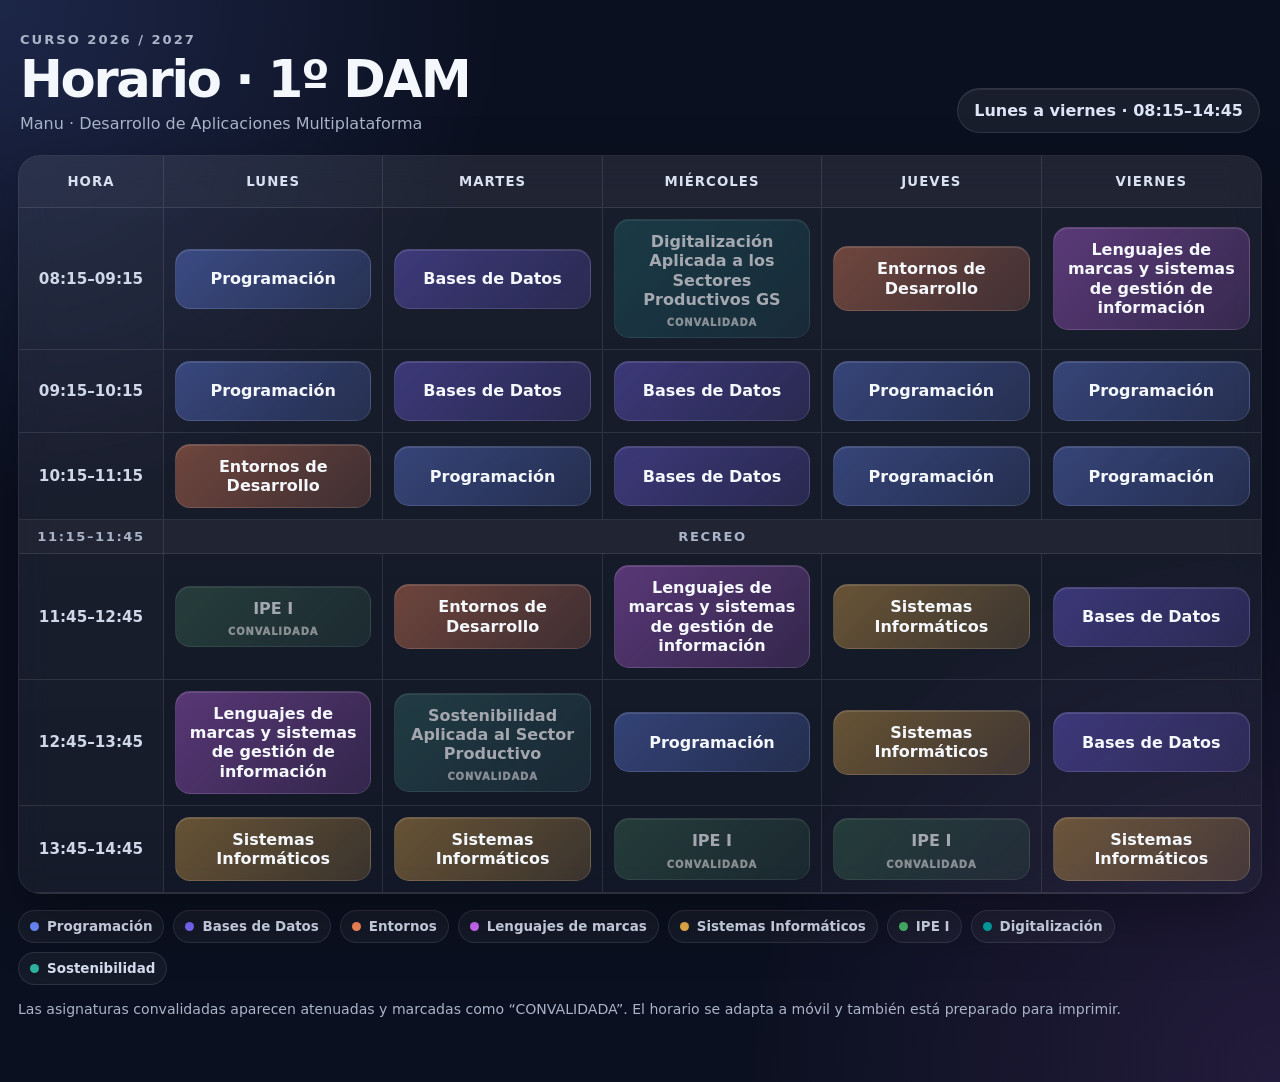
==== horario.html @ 78bf5b45 "tufct" ====
<!DOCTYPE html>
<html lang="es">
<head>
  <meta charset="UTF-8" />
  <meta name="viewport" content="width=device-width, initial-scale=1.0" />
  <meta name="description" content="Horario de 1º DAM de Manu - Curso 2026/2027" />
  <title>Horario DAM 2026/2027 - Manu</title>
  <style>
    :root {
      --bg: #0b1020;
      --panel: #11182b;
      --panel-2: #172036;
      --text: #f4f7fb;
      --muted: #aab4c8;
      --border: rgba(255,255,255,.10);
      --shadow: 0 24px 60px rgba(0,0,0,.28);
      --radius: 22px;
      --prog: #6c8cff;
      --bbdd: #7d6bff;
      --digital: #00a8a8;
      --ed: #ff8b5c;
      --lm: #d16cff;
      --ipe: #48b96d;
      --si: #f0b44d;
      --sost: #2fb39f;
    }

    * { box-sizing: border-box; }

    html { scroll-behavior: smooth; }

    body {
      margin: 0;
      min-height: 100vh;
      font-family: Inter, ui-sans-serif, system-ui, -apple-system, BlinkMacSystemFont, "Segoe UI", sans-serif;
      background:
        radial-gradient(circle at top left, rgba(108,140,255,.18), transparent 30%),
        radial-gradient(circle at bottom right, rgba(209,108,255,.12), transparent 32%),
        var(--bg);
      color: var(--text);
      padding: 32px 18px 48px;
    }

    .wrap {
      width: min(1500px, 100%);
      margin: 0 auto;
    }

    .hero {
      display: flex;
      align-items: flex-end;
      justify-content: space-between;
      gap: 24px;
      margin-bottom: 22px;
      padding: 0 2px;
    }

    .eyebrow {
      margin: 0 0 7px;
      color: var(--muted);
      font-size: .82rem;
      letter-spacing: .15em;
      text-transform: uppercase;
      font-weight: 800;
    }

    h1 {
      margin: 0;
      font-size: clamp(2rem, 4vw, 4.1rem);
      line-height: .98;
      letter-spacing: -.045em;
    }

    .sub {
      margin: 10px 0 0;
      color: var(--muted);
      font-size: 1rem;
    }

    .badge {
      border: 1px solid var(--border);
      background: rgba(255,255,255,.06);
      box-shadow: inset 0 1px 0 rgba(255,255,255,.08);
      padding: 12px 16px;
      border-radius: 999px;
      color: #dce4f5;
      font-weight: 800;
      white-space: nowrap;
    }

    .card {
      background: linear-gradient(180deg, rgba(255,255,255,.045), rgba(255,255,255,.02));
      border: 1px solid var(--border);
      border-radius: var(--radius);
      box-shadow: var(--shadow);
      overflow: hidden;
      backdrop-filter: blur(16px);
    }

    .table-scroll { overflow-x: auto; }

    table {
      width: 100%;
      min-width: 1050px;
      border-collapse: separate;
      border-spacing: 0;
      table-layout: fixed;
    }

    thead th {
      background: rgba(255,255,255,.045);
      color: #d9e1f0;
      font-size: .83rem;
      letter-spacing: .08em;
      text-transform: uppercase;
      padding: 18px 14px;
      border-bottom: 1px solid var(--border);
      position: sticky;
      top: 0;
      z-index: 2;
    }

    th:first-child { width: 145px; }

    td, th { border-right: 1px solid var(--border); }
    tr > *:last-child { border-right: 0; }

    tbody tr:not(.break) td,
    tbody tr:not(.break) th {
      border-bottom: 1px solid var(--border);
    }

    .time {
      background: rgba(255,255,255,.028);
      color: #cfd8e8;
      font-weight: 900;
      text-align: center;
      font-size: .95rem;
      padding: 18px 10px;
      vertical-align: middle;
    }

    .subject {
      min-height: 82px;
      padding: 11px;
      vertical-align: middle;
      background: rgba(255,255,255,.015);
    }

    .pill {
      min-height: 60px;
      height: 100%;
      display: flex;
      align-items: center;
      justify-content: center;
      text-align: center;
      border-radius: 15px;
      padding: 12px 10px;
      font-weight: 850;
      line-height: 1.2;
      box-shadow: inset 0 1px 0 rgba(255,255,255,.12);
      border: 1px solid rgba(255,255,255,.11);
    }

    .prog .pill { background: linear-gradient(135deg, rgba(108,140,255,.37), rgba(108,140,255,.18)); }
    .bbdd .pill { background: linear-gradient(135deg, rgba(125,107,255,.37), rgba(125,107,255,.18)); }
    .digital .pill { background: linear-gradient(135deg, rgba(0,168,168,.36), rgba(0,168,168,.17)); }
    .ed .pill { background: linear-gradient(135deg, rgba(255,139,92,.38), rgba(255,139,92,.18)); }
    .lm .pill { background: linear-gradient(135deg, rgba(209,108,255,.36), rgba(209,108,255,.17)); }
    .ipe .pill { background: linear-gradient(135deg, rgba(72,185,109,.37), rgba(72,185,109,.17)); }
    .si .pill { background: linear-gradient(135deg, rgba(240,180,77,.38), rgba(240,180,77,.18)); }
    .sost .pill { background: linear-gradient(135deg, rgba(47,179,159,.37), rgba(47,179,159,.17)); }

    .convalidada .pill {
      position: relative;
      opacity: .64;
      filter: saturate(.75);
      padding-bottom: 28px;
    }

    .convalidada .pill::after {
      content: "CONVALIDADA";
      position: absolute;
      bottom: 8px;
      left: 50%;
      transform: translateX(-50%);
      font-size: .62rem;
      letter-spacing: .09em;
      font-weight: 950;
      color: rgba(255,255,255,.76);
    }

    .break th,
    .break td {
      background: rgba(255,255,255,.055);
      padding: 9px 14px;
      border-bottom: 1px solid var(--border);
      color: var(--muted);
      font-weight: 900;
      text-align: center;
      font-size: .82rem;
      letter-spacing: .12em;
      text-transform: uppercase;
    }

    .legend {
      display: flex;
      flex-wrap: wrap;
      gap: 9px;
      margin-top: 16px;
    }

    .legend span {
      display: inline-flex;
      align-items: center;
      gap: 8px;
      padding: 8px 11px;
      background: rgba(255,255,255,.045);
      border: 1px solid var(--border);
      border-radius: 999px;
      color: #d5ddef;
      font-size: .84rem;
      font-weight: 700;
    }

    .dot {
      width: 9px;
      height: 9px;
      border-radius: 999px;
      display: inline-block;
    }

    .note {
      margin-top: 14px;
      color: var(--muted);
      font-size: .88rem;
      line-height: 1.5;
    }

    @media (max-width: 700px) {
      body { padding: 20px 10px 32px; }
      .hero { align-items: flex-start; flex-direction: column; }
      .badge { font-size: .86rem; }
      .card { border-radius: 18px; }
    }

    @media print {
      body { background: #fff; color: #111; padding: 0; }
      .hero, .legend, .note { color: #111; }
      .card { box-shadow: none; border-color: #ccc; }
      table { min-width: 0; }
      thead th, .time, .break th, .break td { color: #111; background: #f2f2f2; }
      .pill { color: #111; box-shadow: none; border-color: #bbb; }
      .sub, .eyebrow, .note { color: #444; }
      .badge { color: #111; border-color: #ccc; background: #f5f5f5; }
    }
  </style>
</head>
<body>
  <main class="wrap">
    <header class="hero">
      <div>
        <p class="eyebrow">Curso 2026 / 2027</p>
        <h1>Horario · 1º DAM</h1>
        <p class="sub">Manu · Desarrollo de Aplicaciones Multiplataforma</p>
      </div>
      <div class="badge">Lunes a viernes · 08:15–14:45</div>
    </header>

    <section class="card" aria-label="Horario semanal">
      <div class="table-scroll">
        <table>
          <thead>
            <tr>
              <th>Hora</th>
              <th>Lunes</th>
              <th>Martes</th>
              <th>Miércoles</th>
              <th>Jueves</th>
              <th>Viernes</th>
            </tr>
          </thead>
          <tbody>
            <tr>
              <th class="time">08:15–09:15</th>
              <td class="subject prog"><div class="pill">Programación</div></td>
              <td class="subject bbdd"><div class="pill">Bases de Datos</div></td>
              <td class="subject digital convalidada"><div class="pill">Digitalización Aplicada a los Sectores Productivos GS</div></td>
              <td class="subject ed"><div class="pill">Entornos de Desarrollo</div></td>
              <td class="subject lm"><div class="pill">Lenguajes de marcas y sistemas de gestión de información</div></td>
            </tr>
            <tr>
              <th class="time">09:15–10:15</th>
              <td class="subject prog"><div class="pill">Programación</div></td>
              <td class="subject bbdd"><div class="pill">Bases de Datos</div></td>
              <td class="subject bbdd"><div class="pill">Bases de Datos</div></td>
              <td class="subject prog"><div class="pill">Programación</div></td>
              <td class="subject prog"><div class="pill">Programación</div></td>
            </tr>
            <tr>
              <th class="time">10:15–11:15</th>
              <td class="subject ed"><div class="pill">Entornos de Desarrollo</div></td>
              <td class="subject prog"><div class="pill">Programación</div></td>
              <td class="subject bbdd"><div class="pill">Bases de Datos</div></td>
              <td class="subject prog"><div class="pill">Programación</div></td>
              <td class="subject prog"><div class="pill">Programación</div></td>
            </tr>

            <tr class="break">
              <th>11:15–11:45</th>
              <td colspan="5">Recreo</td>
            </tr>

            <tr>
              <th class="time">11:45–12:45</th>
              <td class="subject ipe convalidada"><div class="pill">IPE I</div></td>
              <td class="subject ed"><div class="pill">Entornos de Desarrollo</div></td>
              <td class="subject lm"><div class="pill">Lenguajes de marcas y sistemas de gestión de información</div></td>
              <td class="subject si"><div class="pill">Sistemas Informáticos</div></td>
              <td class="subject bbdd"><div class="pill">Bases de Datos</div></td>
            </tr>
            <tr>
              <th class="time">12:45–13:45</th>
              <td class="subject lm"><div class="pill">Lenguajes de marcas y sistemas de gestión de información</div></td>
              <td class="subject sost convalidada"><div class="pill">Sostenibilidad Aplicada al Sector Productivo</div></td>
              <td class="subject prog"><div class="pill">Programación</div></td>
              <td class="subject si"><div class="pill">Sistemas Informáticos</div></td>
              <td class="subject bbdd"><div class="pill">Bases de Datos</div></td>
            </tr>
            <tr>
              <th class="time">13:45–14:45</th>
              <td class="subject si"><div class="pill">Sistemas Informáticos</div></td>
              <td class="subject si"><div class="pill">Sistemas Informáticos</div></td>
              <td class="subject ipe convalidada"><div class="pill">IPE I</div></td>
              <td class="subject ipe convalidada"><div class="pill">IPE I</div></td>
              <td class="subject si"><div class="pill">Sistemas Informáticos</div></td>
            </tr>
          </tbody>
        </table>
      </div>
    </section>

    <div class="legend" aria-label="Leyenda de colores">
      <span><i class="dot" style="background:var(--prog)"></i>Programación</span>
      <span><i class="dot" style="background:var(--bbdd)"></i>Bases de Datos</span>
      <span><i class="dot" style="background:var(--ed)"></i>Entornos</span>
      <span><i class="dot" style="background:var(--lm)"></i>Lenguajes de marcas</span>
      <span><i class="dot" style="background:var(--si)"></i>Sistemas Informáticos</span>
      <span><i class="dot" style="background:var(--ipe)"></i>IPE I</span>
      <span><i class="dot" style="background:var(--digital)"></i>Digitalización</span>
      <span><i class="dot" style="background:var(--sost)"></i>Sostenibilidad</span>
    </div>

    <p class="note">Las asignaturas convalidadas aparecen atenuadas y marcadas como “CONVALIDADA”. El horario se adapta a móvil y también está preparado para imprimir.</p>
  </main>
</body>
</html>
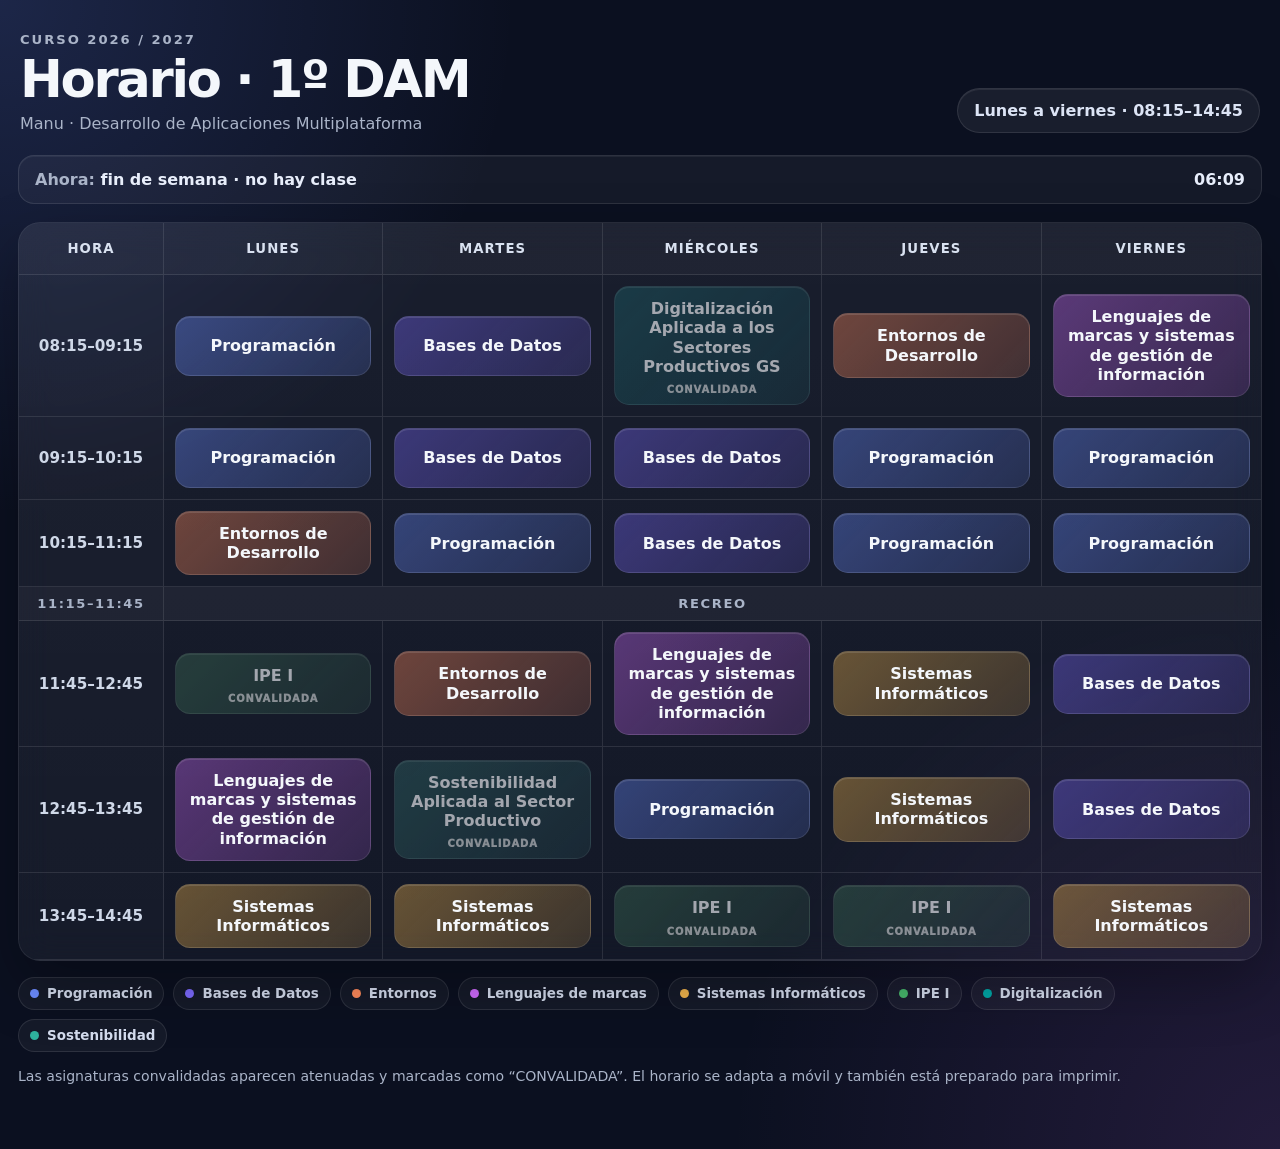
==== commit 844fa865: "fasf" ====
--- a/horario.html
+++ b/horario.html
@@ -230,6 +230,58 @@
       display: inline-block;
     }
 
+
+    .live-status {
+      margin: 0 0 18px;
+      display: flex;
+      align-items: center;
+      justify-content: space-between;
+      gap: 14px;
+      padding: 14px 16px;
+      border: 1px solid var(--border);
+      border-radius: 16px;
+      background: rgba(255,255,255,.045);
+      color: #e8eefb;
+      font-weight: 800;
+      box-shadow: inset 0 1px 0 rgba(255,255,255,.06);
+    }
+
+    .live-status .label { color: var(--muted); font-weight: 700; }
+
+    .today-header {
+      background: linear-gradient(180deg, rgba(108,140,255,.24), rgba(108,140,255,.08)) !important;
+      color: #fff !important;
+      box-shadow: inset 0 -3px 0 rgba(108,140,255,.85);
+    }
+
+    .today-cell { background: rgba(108,140,255,.045); }
+
+    .current-cell .pill {
+      outline: 3px solid rgba(255,255,255,.92);
+      outline-offset: -2px;
+      box-shadow: 0 0 0 5px rgba(108,140,255,.25), 0 0 28px rgba(108,140,255,.34), inset 0 1px 0 rgba(255,255,255,.18);
+      transform: translateY(-1px);
+      animation: currentPulse 1.8s ease-in-out infinite;
+    }
+
+    .current-time {
+      background: rgba(108,140,255,.16) !important;
+      color: #fff !important;
+      box-shadow: inset 4px 0 0 var(--prog);
+    }
+
+    .current-break td,
+    .current-break th {
+      background: rgba(108,140,255,.18) !important;
+      color: #fff;
+      box-shadow: inset 0 0 0 2px rgba(108,140,255,.42);
+    }
+
+    @keyframes currentPulse {
+      0%, 100% { filter: brightness(1); }
+      50% { filter: brightness(1.16); }
+    }
+
     .note {
       margin-top: 14px;
       color: var(--muted);
@@ -267,17 +319,23 @@
       <div class="badge">Lunes a viernes · 08:15–14:45</div>
     </header>
 
+
+    <div class="live-status" id="liveStatus" aria-live="polite">
+      <span><span class="label">Ahora:</span> calculando…</span>
+      <span id="liveClock"></span>
+    </div>
+
     <section class="card" aria-label="Horario semanal">
       <div class="table-scroll">
         <table>
           <thead>
             <tr>
               <th>Hora</th>
-              <th>Lunes</th>
-              <th>Martes</th>
-              <th>Miércoles</th>
-              <th>Jueves</th>
-              <th>Viernes</th>
+              <th data-day="1">Lunes</th>
+              <th data-day="2">Martes</th>
+              <th data-day="3">Miércoles</th>
+              <th data-day="4">Jueves</th>
+              <th data-day="5">Viernes</th>
             </tr>
           </thead>
           <tbody>
@@ -353,5 +411,92 @@
 
     <p class="note">Las asignaturas convalidadas aparecen atenuadas y marcadas como “CONVALIDADA”. El horario se adapta a móvil y también está preparado para imprimir.</p>
   </main>
+
+  <script>
+    const schedule = [
+      { start: '08:15', end: '09:15', row: 0 },
+      { start: '09:15', end: '10:15', row: 1 },
+      { start: '10:15', end: '11:15', row: 2 },
+      { start: '11:15', end: '11:45', break: true },
+      { start: '11:45', end: '12:45', row: 4 },
+      { start: '12:45', end: '13:45', row: 5 },
+      { start: '13:45', end: '14:45', row: 6 }
+    ];
+
+    const dayNames = ['domingo', 'lunes', 'martes', 'miércoles', 'jueves', 'viernes', 'sábado'];
+
+    function toMinutes(time) {
+      const [h, m] = time.split(':').map(Number);
+      return h * 60 + m;
+    }
+
+    function updateScheduleHighlight() {
+      const now = new Date();
+      const day = now.getDay();
+      const minutes = now.getHours() * 60 + now.getMinutes();
+      const rows = [...document.querySelectorAll('tbody tr')];
+      const status = document.getElementById('liveStatus');
+      const clock = document.getElementById('liveClock');
+
+      document.querySelectorAll('.today-header').forEach(el => el.classList.remove('today-header'));
+      document.querySelectorAll('.today-cell').forEach(el => el.classList.remove('today-cell'));
+      document.querySelectorAll('.current-cell').forEach(el => el.classList.remove('current-cell'));
+      document.querySelectorAll('.current-time').forEach(el => el.classList.remove('current-time'));
+      document.querySelectorAll('.current-break').forEach(el => el.classList.remove('current-break'));
+
+      clock.textContent = now.toLocaleTimeString('es-ES', { hour: '2-digit', minute: '2-digit' });
+
+      if (day >= 1 && day <= 5) {
+        const header = document.querySelector(`thead th[data-day="${day}"]`);
+        if (header) header.classList.add('today-header');
+
+        rows.forEach(row => {
+          if (!row.classList.contains('break')) {
+            const cells = row.querySelectorAll('td');
+            if (cells[day - 1]) cells[day - 1].classList.add('today-cell');
+          }
+        });
+      }
+
+      if (day < 1 || day > 5) {
+        status.firstElementChild.innerHTML = `<span class="label">Ahora:</span> fin de semana · no hay clase`;
+        return;
+      }
+
+      const current = schedule.find(slot => minutes >= toMinutes(slot.start) && minutes < toMinutes(slot.end));
+
+      if (!current) {
+        if (minutes < toMinutes('08:15')) {
+          status.firstElementChild.innerHTML = `<span class="label">Ahora:</span> aún no han empezado las clases · ${dayNames[day]}`;
+        } else {
+          status.firstElementChild.innerHTML = `<span class="label">Ahora:</span> clases terminadas por hoy · ${dayNames[day]}`;
+        }
+        return;
+      }
+
+      if (current.break) {
+        const breakRow = rows.find(r => r.classList.contains('break'));
+        if (breakRow) breakRow.classList.add('current-break');
+        status.firstElementChild.innerHTML = `<span class="label">Ahora:</span> Recreo · hasta las ${current.end}`;
+        return;
+      }
+
+      const row = rows[current.row];
+      if (!row) return;
+
+      const timeCell = row.querySelector('.time');
+      const subjectCell = row.querySelectorAll('td')[day - 1];
+      if (timeCell) timeCell.classList.add('current-time');
+      if (subjectCell) {
+        subjectCell.classList.add('current-cell');
+        const subject = subjectCell.querySelector('.pill')?.childNodes[0]?.textContent.trim() || subjectCell.textContent.trim();
+        status.firstElementChild.innerHTML = `<span class="label">Ahora:</span> ${subject} · hasta las ${current.end}`;
+      }
+    }
+
+    updateScheduleHighlight();
+    setInterval(updateScheduleHighlight, 15000);
+  </script>
+
 </body>
-</html>
+</html>
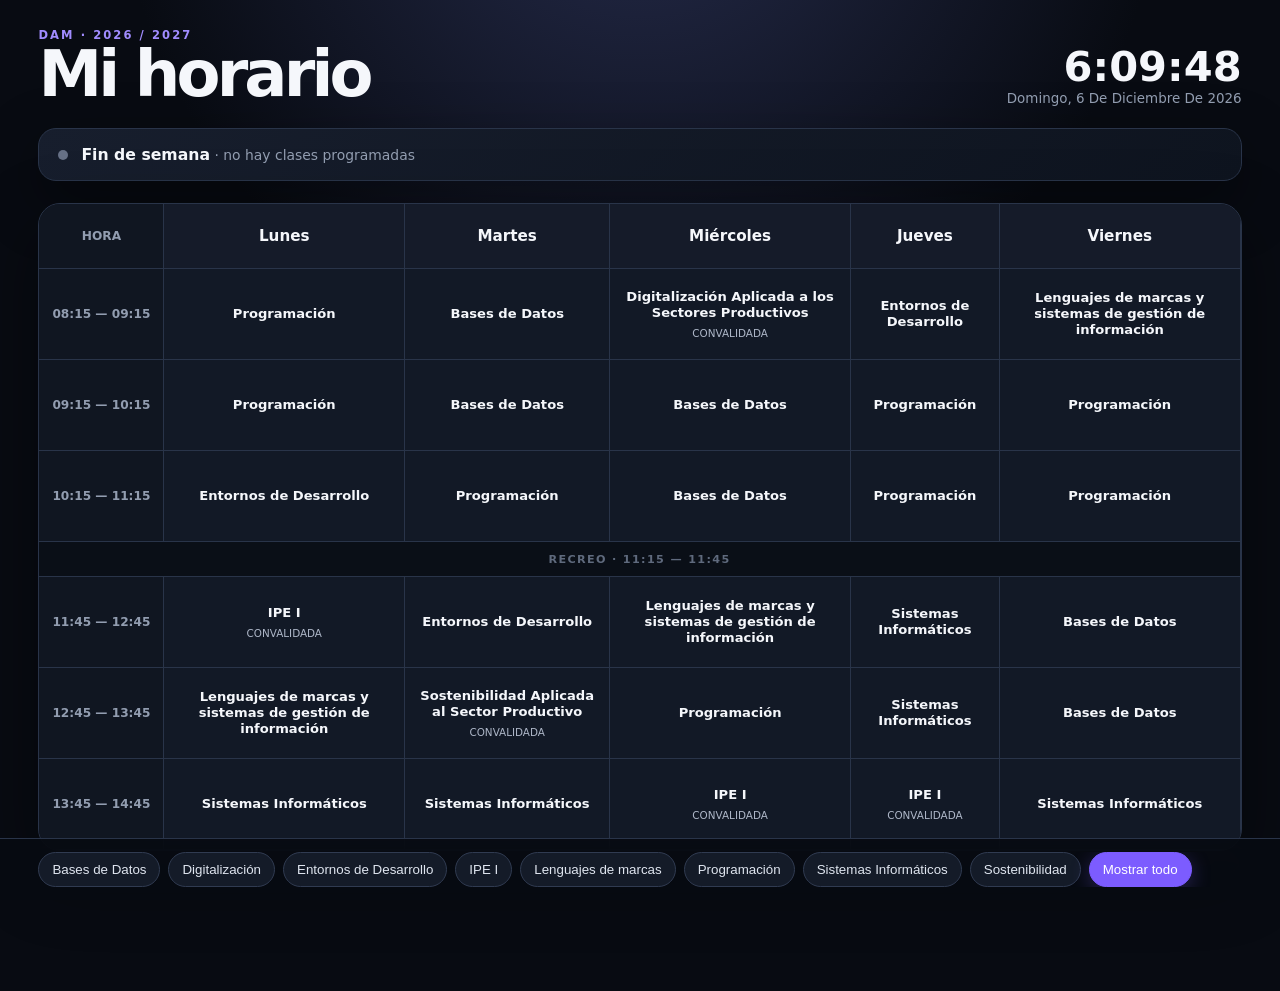
==== commit 7008ddb9: "rwerwr" ====
--- a/horario.html
+++ b/horario.html
@@ -1,502 +1,16 @@
-<!DOCTYPE html>
-<html lang="es">
-<head>
-  <meta charset="UTF-8" />
-  <meta name="viewport" content="width=device-width, initial-scale=1.0" />
-  <meta name="description" content="Horario de 1º DAM de Manu - Curso 2026/2027" />
-  <title>Horario DAM 2026/2027 - Manu</title>
-  <style>
-    :root {
-      --bg: #0b1020;
-      --panel: #11182b;
-      --panel-2: #172036;
-      --text: #f4f7fb;
-      --muted: #aab4c8;
-      --border: rgba(255,255,255,.10);
-      --shadow: 0 24px 60px rgba(0,0,0,.28);
-      --radius: 22px;
-      --prog: #6c8cff;
-      --bbdd: #7d6bff;
-      --digital: #00a8a8;
-      --ed: #ff8b5c;
-      --lm: #d16cff;
-      --ipe: #48b96d;
-      --si: #f0b44d;
-      --sost: #2fb39f;
-    }
-
-    * { box-sizing: border-box; }
-
-    html { scroll-behavior: smooth; }
-
-    body {
-      margin: 0;
-      min-height: 100vh;
-      font-family: Inter, ui-sans-serif, system-ui, -apple-system, BlinkMacSystemFont, "Segoe UI", sans-serif;
-      background:
-        radial-gradient(circle at top left, rgba(108,140,255,.18), transparent 30%),
-        radial-gradient(circle at bottom right, rgba(209,108,255,.12), transparent 32%),
-        var(--bg);
-      color: var(--text);
-      padding: 32px 18px 48px;
-    }
-
-    .wrap {
-      width: min(1500px, 100%);
-      margin: 0 auto;
-    }
-
-    .hero {
-      display: flex;
-      align-items: flex-end;
-      justify-content: space-between;
-      gap: 24px;
-      margin-bottom: 22px;
-      padding: 0 2px;
-    }
-
-    .eyebrow {
-      margin: 0 0 7px;
-      color: var(--muted);
-      font-size: .82rem;
-      letter-spacing: .15em;
-      text-transform: uppercase;
-      font-weight: 800;
-    }
-
-    h1 {
-      margin: 0;
-      font-size: clamp(2rem, 4vw, 4.1rem);
-      line-height: .98;
-      letter-spacing: -.045em;
-    }
-
-    .sub {
-      margin: 10px 0 0;
-      color: var(--muted);
-      font-size: 1rem;
-    }
-
-    .badge {
-      border: 1px solid var(--border);
-      background: rgba(255,255,255,.06);
-      box-shadow: inset 0 1px 0 rgba(255,255,255,.08);
-      padding: 12px 16px;
-      border-radius: 999px;
-      color: #dce4f5;
-      font-weight: 800;
-      white-space: nowrap;
-    }
-
-    .card {
-      background: linear-gradient(180deg, rgba(255,255,255,.045), rgba(255,255,255,.02));
-      border: 1px solid var(--border);
-      border-radius: var(--radius);
-      box-shadow: var(--shadow);
-      overflow: hidden;
-      backdrop-filter: blur(16px);
-    }
-
-    .table-scroll { overflow-x: auto; }
-
-    table {
-      width: 100%;
-      min-width: 1050px;
-      border-collapse: separate;
-      border-spacing: 0;
-      table-layout: fixed;
-    }
-
-    thead th {
-      background: rgba(255,255,255,.045);
-      color: #d9e1f0;
-      font-size: .83rem;
-      letter-spacing: .08em;
-      text-transform: uppercase;
-      padding: 18px 14px;
-      border-bottom: 1px solid var(--border);
-      position: sticky;
-      top: 0;
-      z-index: 2;
-    }
-
-    th:first-child { width: 145px; }
-
-    td, th { border-right: 1px solid var(--border); }
-    tr > *:last-child { border-right: 0; }
-
-    tbody tr:not(.break) td,
-    tbody tr:not(.break) th {
-      border-bottom: 1px solid var(--border);
-    }
-
-    .time {
-      background: rgba(255,255,255,.028);
-      color: #cfd8e8;
-      font-weight: 900;
-      text-align: center;
-      font-size: .95rem;
-      padding: 18px 10px;
-      vertical-align: middle;
-    }
-
-    .subject {
-      min-height: 82px;
-      padding: 11px;
-      vertical-align: middle;
-      background: rgba(255,255,255,.015);
-    }
-
-    .pill {
-      min-height: 60px;
-      height: 100%;
-      display: flex;
-      align-items: center;
-      justify-content: center;
-      text-align: center;
-      border-radius: 15px;
-      padding: 12px 10px;
-      font-weight: 850;
-      line-height: 1.2;
-      box-shadow: inset 0 1px 0 rgba(255,255,255,.12);
-      border: 1px solid rgba(255,255,255,.11);
-    }
-
-    .prog .pill { background: linear-gradient(135deg, rgba(108,140,255,.37), rgba(108,140,255,.18)); }
-    .bbdd .pill { background: linear-gradient(135deg, rgba(125,107,255,.37), rgba(125,107,255,.18)); }
-    .digital .pill { background: linear-gradient(135deg, rgba(0,168,168,.36), rgba(0,168,168,.17)); }
-    .ed .pill { background: linear-gradient(135deg, rgba(255,139,92,.38), rgba(255,139,92,.18)); }
-    .lm .pill { background: linear-gradient(135deg, rgba(209,108,255,.36), rgba(209,108,255,.17)); }
-    .ipe .pill { background: linear-gradient(135deg, rgba(72,185,109,.37), rgba(72,185,109,.17)); }
-    .si .pill { background: linear-gradient(135deg, rgba(240,180,77,.38), rgba(240,180,77,.18)); }
-    .sost .pill { background: linear-gradient(135deg, rgba(47,179,159,.37), rgba(47,179,159,.17)); }
-
-    .convalidada .pill {
-      position: relative;
-      opacity: .64;
-      filter: saturate(.75);
-      padding-bottom: 28px;
-    }
-
-    .convalidada .pill::after {
-      content: "CONVALIDADA";
-      position: absolute;
-      bottom: 8px;
-      left: 50%;
-      transform: translateX(-50%);
-      font-size: .62rem;
-      letter-spacing: .09em;
-      font-weight: 950;
-      color: rgba(255,255,255,.76);
-    }
-
-    .break th,
-    .break td {
-      background: rgba(255,255,255,.055);
-      padding: 9px 14px;
-      border-bottom: 1px solid var(--border);
-      color: var(--muted);
-      font-weight: 900;
-      text-align: center;
-      font-size: .82rem;
-      letter-spacing: .12em;
-      text-transform: uppercase;
-    }
-
-    .legend {
-      display: flex;
-      flex-wrap: wrap;
-      gap: 9px;
-      margin-top: 16px;
-    }
-
-    .legend span {
-      display: inline-flex;
-      align-items: center;
-      gap: 8px;
-      padding: 8px 11px;
-      background: rgba(255,255,255,.045);
-      border: 1px solid var(--border);
-      border-radius: 999px;
-      color: #d5ddef;
-      font-size: .84rem;
-      font-weight: 700;
-    }
-
-    .dot {
-      width: 9px;
-      height: 9px;
-      border-radius: 999px;
-      display: inline-block;
-    }
-
-
-    .live-status {
-      margin: 0 0 18px;
-      display: flex;
-      align-items: center;
-      justify-content: space-between;
-      gap: 14px;
-      padding: 14px 16px;
-      border: 1px solid var(--border);
-      border-radius: 16px;
-      background: rgba(255,255,255,.045);
-      color: #e8eefb;
-      font-weight: 800;
-      box-shadow: inset 0 1px 0 rgba(255,255,255,.06);
-    }
-
-    .live-status .label { color: var(--muted); font-weight: 700; }
-
-    .today-header {
-      background: linear-gradient(180deg, rgba(108,140,255,.24), rgba(108,140,255,.08)) !important;
-      color: #fff !important;
-      box-shadow: inset 0 -3px 0 rgba(108,140,255,.85);
-    }
-
-    .today-cell { background: rgba(108,140,255,.045); }
-
-    .current-cell .pill {
-      outline: 3px solid rgba(255,255,255,.92);
-      outline-offset: -2px;
-      box-shadow: 0 0 0 5px rgba(108,140,255,.25), 0 0 28px rgba(108,140,255,.34), inset 0 1px 0 rgba(255,255,255,.18);
-      transform: translateY(-1px);
-      animation: currentPulse 1.8s ease-in-out infinite;
-    }
-
-    .current-time {
-      background: rgba(108,140,255,.16) !important;
-      color: #fff !important;
-      box-shadow: inset 4px 0 0 var(--prog);
-    }
-
-    .current-break td,
-    .current-break th {
-      background: rgba(108,140,255,.18) !important;
-      color: #fff;
-      box-shadow: inset 0 0 0 2px rgba(108,140,255,.42);
-    }
-
-    @keyframes currentPulse {
-      0%, 100% { filter: brightness(1); }
-      50% { filter: brightness(1.16); }
-    }
-
-    .note {
-      margin-top: 14px;
-      color: var(--muted);
-      font-size: .88rem;
-      line-height: 1.5;
-    }
-
-    @media (max-width: 700px) {
-      body { padding: 20px 10px 32px; }
-      .hero { align-items: flex-start; flex-direction: column; }
-      .badge { font-size: .86rem; }
-      .card { border-radius: 18px; }
-    }
-
-    @media print {
-      body { background: #fff; color: #111; padding: 0; }
-      .hero, .legend, .note { color: #111; }
-      .card { box-shadow: none; border-color: #ccc; }
-      table { min-width: 0; }
-      thead th, .time, .break th, .break td { color: #111; background: #f2f2f2; }
-      .pill { color: #111; box-shadow: none; border-color: #bbb; }
-      .sub, .eyebrow, .note { color: #444; }
-      .badge { color: #111; border-color: #ccc; background: #f5f5f5; }
-    }
-  </style>
-</head>
-<body>
-  <main class="wrap">
-    <header class="hero">
-      <div>
-        <p class="eyebrow">Curso 2026 / 2027</p>
-        <h1>Horario · 1º DAM</h1>
-        <p class="sub">Manu · Desarrollo de Aplicaciones Multiplataforma</p>
-      </div>
-      <div class="badge">Lunes a viernes · 08:15–14:45</div>
-    </header>
-
-
-    <div class="live-status" id="liveStatus" aria-live="polite">
-      <span><span class="label">Ahora:</span> calculando…</span>
-      <span id="liveClock"></span>
-    </div>
-
-    <section class="card" aria-label="Horario semanal">
-      <div class="table-scroll">
-        <table>
-          <thead>
-            <tr>
-              <th>Hora</th>
-              <th data-day="1">Lunes</th>
-              <th data-day="2">Martes</th>
-              <th data-day="3">Miércoles</th>
-              <th data-day="4">Jueves</th>
-              <th data-day="5">Viernes</th>
-            </tr>
-          </thead>
-          <tbody>
-            <tr>
-              <th class="time">08:15–09:15</th>
-              <td class="subject prog"><div class="pill">Programación</div></td>
-              <td class="subject bbdd"><div class="pill">Bases de Datos</div></td>
-              <td class="subject digital convalidada"><div class="pill">Digitalización Aplicada a los Sectores Productivos GS</div></td>
-              <td class="subject ed"><div class="pill">Entornos de Desarrollo</div></td>
-              <td class="subject lm"><div class="pill">Lenguajes de marcas y sistemas de gestión de información</div></td>
-            </tr>
-            <tr>
-              <th class="time">09:15–10:15</th>
-              <td class="subject prog"><div class="pill">Programación</div></td>
-              <td class="subject bbdd"><div class="pill">Bases de Datos</div></td>
-              <td class="subject bbdd"><div class="pill">Bases de Datos</div></td>
-              <td class="subject prog"><div class="pill">Programación</div></td>
-              <td class="subject prog"><div class="pill">Programación</div></td>
-            </tr>
-            <tr>
-              <th class="time">10:15–11:15</th>
-              <td class="subject ed"><div class="pill">Entornos de Desarrollo</div></td>
-              <td class="subject prog"><div class="pill">Programación</div></td>
-              <td class="subject bbdd"><div class="pill">Bases de Datos</div></td>
-              <td class="subject prog"><div class="pill">Programación</div></td>
-              <td class="subject prog"><div class="pill">Programación</div></td>
-            </tr>
-
-            <tr class="break">
-              <th>11:15–11:45</th>
-              <td colspan="5">Recreo</td>
-            </tr>
-
-            <tr>
-              <th class="time">11:45–12:45</th>
-              <td class="subject ipe convalidada"><div class="pill">IPE I</div></td>
-              <td class="subject ed"><div class="pill">Entornos de Desarrollo</div></td>
-              <td class="subject lm"><div class="pill">Lenguajes de marcas y sistemas de gestión de información</div></td>
-              <td class="subject si"><div class="pill">Sistemas Informáticos</div></td>
-              <td class="subject bbdd"><div class="pill">Bases de Datos</div></td>
-            </tr>
-            <tr>
-              <th class="time">12:45–13:45</th>
-              <td class="subject lm"><div class="pill">Lenguajes de marcas y sistemas de gestión de información</div></td>
-              <td class="subject sost convalidada"><div class="pill">Sostenibilidad Aplicada al Sector Productivo</div></td>
-              <td class="subject prog"><div class="pill">Programación</div></td>
-              <td class="subject si"><div class="pill">Sistemas Informáticos</div></td>
-              <td class="subject bbdd"><div class="pill">Bases de Datos</div></td>
-            </tr>
-            <tr>
-              <th class="time">13:45–14:45</th>
-              <td class="subject si"><div class="pill">Sistemas Informáticos</div></td>
-              <td class="subject si"><div class="pill">Sistemas Informáticos</div></td>
-              <td class="subject ipe convalidada"><div class="pill">IPE I</div></td>
-              <td class="subject ipe convalidada"><div class="pill">IPE I</div></td>
-              <td class="subject si"><div class="pill">Sistemas Informáticos</div></td>
-            </tr>
-          </tbody>
-        </table>
-      </div>
-    </section>
-
-    <div class="legend" aria-label="Leyenda de colores">
-      <span><i class="dot" style="background:var(--prog)"></i>Programación</span>
-      <span><i class="dot" style="background:var(--bbdd)"></i>Bases de Datos</span>
-      <span><i class="dot" style="background:var(--ed)"></i>Entornos</span>
-      <span><i class="dot" style="background:var(--lm)"></i>Lenguajes de marcas</span>
-      <span><i class="dot" style="background:var(--si)"></i>Sistemas Informáticos</span>
-      <span><i class="dot" style="background:var(--ipe)"></i>IPE I</span>
-      <span><i class="dot" style="background:var(--digital)"></i>Digitalización</span>
-      <span><i class="dot" style="background:var(--sost)"></i>Sostenibilidad</span>
-    </div>
-
-    <p class="note">Las asignaturas convalidadas aparecen atenuadas y marcadas como “CONVALIDADA”. El horario se adapta a móvil y también está preparado para imprimir.</p>
-  </main>
-
-  <script>
-    const schedule = [
-      { start: '08:15', end: '09:15', row: 0 },
-      { start: '09:15', end: '10:15', row: 1 },
-      { start: '10:15', end: '11:15', row: 2 },
-      { start: '11:15', end: '11:45', break: true },
-      { start: '11:45', end: '12:45', row: 4 },
-      { start: '12:45', end: '13:45', row: 5 },
-      { start: '13:45', end: '14:45', row: 6 }
-    ];
-
-    const dayNames = ['domingo', 'lunes', 'martes', 'miércoles', 'jueves', 'viernes', 'sábado'];
-
-    function toMinutes(time) {
-      const [h, m] = time.split(':').map(Number);
-      return h * 60 + m;
-    }
-
-    function updateScheduleHighlight() {
-      const now = new Date();
-      const day = now.getDay();
-      const minutes = now.getHours() * 60 + now.getMinutes();
-      const rows = [...document.querySelectorAll('tbody tr')];
-      const status = document.getElementById('liveStatus');
-      const clock = document.getElementById('liveClock');
-
-      document.querySelectorAll('.today-header').forEach(el => el.classList.remove('today-header'));
-      document.querySelectorAll('.today-cell').forEach(el => el.classList.remove('today-cell'));
-      document.querySelectorAll('.current-cell').forEach(el => el.classList.remove('current-cell'));
-      document.querySelectorAll('.current-time').forEach(el => el.classList.remove('current-time'));
-      document.querySelectorAll('.current-break').forEach(el => el.classList.remove('current-break'));
-
-      clock.textContent = now.toLocaleTimeString('es-ES', { hour: '2-digit', minute: '2-digit' });
-
-      if (day >= 1 && day <= 5) {
-        const header = document.querySelector(`thead th[data-day="${day}"]`);
-        if (header) header.classList.add('today-header');
-
-        rows.forEach(row => {
-          if (!row.classList.contains('break')) {
-            const cells = row.querySelectorAll('td');
-            if (cells[day - 1]) cells[day - 1].classList.add('today-cell');
-          }
-        });
-      }
-
-      if (day < 1 || day > 5) {
-        status.firstElementChild.innerHTML = `<span class="label">Ahora:</span> fin de semana · no hay clase`;
-        return;
-      }
-
-      const current = schedule.find(slot => minutes >= toMinutes(slot.start) && minutes < toMinutes(slot.end));
-
-      if (!current) {
-        if (minutes < toMinutes('08:15')) {
-          status.firstElementChild.innerHTML = `<span class="label">Ahora:</span> aún no han empezado las clases · ${dayNames[day]}`;
-        } else {
-          status.firstElementChild.innerHTML = `<span class="label">Ahora:</span> clases terminadas por hoy · ${dayNames[day]}`;
-        }
-        return;
-      }
-
-      if (current.break) {
-        const breakRow = rows.find(r => r.classList.contains('break'));
-        if (breakRow) breakRow.classList.add('current-break');
-        status.firstElementChild.innerHTML = `<span class="label">Ahora:</span> Recreo · hasta las ${current.end}`;
-        return;
-      }
-
-      const row = rows[current.row];
-      if (!row) return;
-
-      const timeCell = row.querySelector('.time');
-      const subjectCell = row.querySelectorAll('td')[day - 1];
-      if (timeCell) timeCell.classList.add('current-time');
-      if (subjectCell) {
-        subjectCell.classList.add('current-cell');
-        const subject = subjectCell.querySelector('.pill')?.childNodes[0]?.textContent.trim() || subjectCell.textContent.trim();
-        status.firstElementChild.innerHTML = `<span class="label">Ahora:</span> ${subject} · hasta las ${current.end}`;
-      }
-    }
-
-    updateScheduleHighlight();
-    setInterval(updateScheduleHighlight, 15000);
-  </script>
-
-</body>
-</html>+<!DOCTYPE html><html lang="es"><head><meta charset="UTF-8"><meta name="viewport" content="width=device-width,initial-scale=1"><meta name="theme-color" content="#080b12"><title>Horario DAM · Manu 26/27</title><style>
+:root{--bg:#080b12;--card:#111722;--line:#293449;--text:#f5f7fb;--muted:#929db0;--accent:#7c5cff;--ok:#35d27f}*{box-sizing:border-box}body{margin:0;min-height:100vh;color:var(--text);font-family:Inter,system-ui,-apple-system,"Segoe UI",sans-serif;background:radial-gradient(circle at 50% -15%,#252b4b,transparent 40%),var(--bg)}.container{width:min(1500px,94%);margin:auto;padding:28px 0 140px}header{display:flex;justify-content:space-between;align-items:end;gap:20px;margin-bottom:22px}.kicker{font-size:.72rem;font-weight:900;letter-spacing:.18em;color:#a18cff}.title{font-size:clamp(2.2rem,5vw,4rem);font-weight:900;letter-spacing:-.06em;line-height:1}.clock{text-align:right}.clock-time{font-size:clamp(1.7rem,4vw,2.6rem);font-weight:900;font-variant-numeric:tabular-nums}.clock-date{color:var(--muted);font-size:.84rem;text-transform:capitalize}.status{display:flex;gap:13px;align-items:center;padding:16px 19px;margin-bottom:22px;background:linear-gradient(135deg,#171e2d,#0e141f);border:1px solid var(--line);border-radius:18px;box-shadow:0 20px 60px #0006}.dot{width:10px;height:10px;border-radius:50%;background:var(--ok);box-shadow:0 0 18px var(--ok);flex:none}.status strong{font-size:.98rem}.status span{color:var(--muted);font-size:.87rem}.table-wrap{overflow:auto;border:1px solid var(--line);border-radius:22px;background:#0e131d;box-shadow:0 24px 70px #0006}table{width:100%;min-width:1050px;border-collapse:separate;border-spacing:0}th,td{border-right:1px solid var(--line);border-bottom:1px solid var(--line)}th{height:65px;background:#151b29;position:sticky;top:0;z-index:5;padding:10px}th:first-child{z-index:8;left:0}.time{width:125px;background:#101621!important;color:var(--muted);position:sticky;left:0;z-index:4;text-align:center;font-size:.76rem;font-weight:850}.day{font-size:.95rem;font-weight:850}.today{background:linear-gradient(180deg,#29224b,#171d2c)!important}.today .day:after{content:" · HOY";font-size:.62rem;color:#aa9dff}.lesson{height:91px;padding:11px;text-align:center;vertical-align:middle;background:#121926;position:relative;transition:.2s}.lesson:hover{background:#192235;transform:translateY(-1px)}.name{font-size:.82rem;font-weight:800;line-height:1.22}.type{margin-top:6px;font-size:.65rem;color:#aeb7c8}.convalidated{opacity:.58}.active{background:linear-gradient(135deg,#30265c,#182840)!important;box-shadow:inset 0 0 0 2px var(--accent),0 0 28px #7c5cff4d;z-index:3}.active:before{content:"AHORA";position:absolute;right:8px;top:7px;font-size:.55rem;font-weight:950;color:#bcb1ff}.hidden-by-filter{opacity:.055;filter:grayscale(1);pointer-events:none}.focused{box-shadow:inset 0 0 0 2px white,0 0 25px #7c5cff33!important}.break{height:35px;background:#0a0f17;color:#5f6a7d;text-align:center;font-size:.7rem;font-weight:900;letter-spacing:.12em}.bottom{position:fixed;z-index:20;left:0;right:0;bottom:0;padding:13px max(3%,18px);background:#080b12dc;border-top:1px solid var(--line);backdrop-filter:blur(22px)}.menu{width:min(1450px,100%);margin:auto;display:flex;gap:8px;overflow:auto}.subject{flex:none;border:1px solid #303b51;background:#141b28;color:#dfe5ef;border-radius:999px;padding:9px 13px;cursor:pointer;font:700 .74rem inherit;transition:.2s}.subject:hover{border-color:#7764e9;transform:translateY(-1px)}.subject.selected{background:var(--accent);border-color:var(--accent);color:white;box-shadow:0 5px 20px #7c5cff47}.clear{background:transparent}@media(max-width:760px){.container{padding-top:18px}header{align-items:flex-start}.clock-time{font-size:1.4rem}.clock-date{font-size:.7rem}.status{padding:13px 15px}.status strong{font-size:.85rem}.status span{font-size:.75rem}}
+</style></head><body><main class="container"><header><div><div class="kicker">DAM · 2026 / 2027</div><div class="title">Mi horario</div></div><div class="clock"><div id="clock" class="clock-time">00:00:00</div><div id="date" class="clock-date">Cargando…</div></div></header><section class="status" aria-live="polite"><span id="dot" class="dot"></span><div><strong id="status-title">Actualizando…</strong><span id="status-detail"></span></div></section><div class="table-wrap"><table id="schedule"><thead><tr><th class="time">HORA</th><th data-day="1"><div class="day">Lunes</div></th><th data-day="2"><div class="day">Martes</div></th><th data-day="3"><div class="day">Miércoles</div></th><th data-day="4"><div class="day">Jueves</div></th><th data-day="5"><div class="day">Viernes</div></th></tr></thead><tbody>
+<tr data-start="08:15" data-end="09:15"><td class="time">08:15 — 09:15</td><td class="lesson" data-subject="Programación"><div class="name">Programación</div></td><td class="lesson" data-subject="Bases de Datos"><div class="name">Bases de Datos</div></td><td class="lesson conv" data-subject="Digitalización Aplicada a los Sectores Productivos"><div class="name">Digitalización Aplicada a los Sectores Productivos</div><div class="type">CONVALIDADA</div></td><td class="lesson" data-subject="Entornos de Desarrollo"><div class="name">Entornos de Desarrollo</div></td><td class="lesson" data-subject="Lenguajes de marcas y sistemas de gestión de información"><div class="name">Lenguajes de marcas y sistemas de gestión de información</div></td></tr>
+<tr data-start="09:15" data-end="10:15"><td class="time">09:15 — 10:15</td><td class="lesson" data-subject="Programación"><div class="name">Programación</div></td><td class="lesson" data-subject="Bases de Datos"><div class="name">Bases de Datos</div></td><td class="lesson" data-subject="Bases de Datos"><div class="name">Bases de Datos</div></td><td class="lesson" data-subject="Programación"><div class="name">Programación</div></td><td class="lesson" data-subject="Programación"><div class="name">Programación</div></td></tr>
+<tr data-start="10:15" data-end="11:15"><td class="time">10:15 — 11:15</td><td class="lesson" data-subject="Entornos de Desarrollo"><div class="name">Entornos de Desarrollo</div></td><td class="lesson" data-subject="Programación"><div class="name">Programación</div></td><td class="lesson" data-subject="Bases de Datos"><div class="name">Bases de Datos</div></td><td class="lesson" data-subject="Programación"><div class="name">Programación</div></td><td class="lesson" data-subject="Programación"><div class="name">Programación</div></td></tr>
+<tr class="break"><td colspan="6">RECREO · 11:15 — 11:45</td></tr>
+<tr data-start="11:45" data-end="12:45"><td class="time">11:45 — 12:45</td><td class="lesson conv" data-subject="IPE I"><div class="name">IPE I</div><div class="type">CONVALIDADA</div></td><td class="lesson" data-subject="Entornos de Desarrollo"><div class="name">Entornos de Desarrollo</div></td><td class="lesson" data-subject="Lenguajes de marcas y sistemas de gestión de información"><div class="name">Lenguajes de marcas y sistemas de gestión de información</div></td><td class="lesson" data-subject="Sistemas Informáticos"><div class="name">Sistemas Informáticos</div></td><td class="lesson" data-subject="Bases de Datos"><div class="name">Bases de Datos</div></td></tr>
+<tr data-start="12:45" data-end="13:45"><td class="time">12:45 — 13:45</td><td class="lesson" data-subject="Lenguajes de marcas y sistemas de gestión de información"><div class="name">Lenguajes de marcas y sistemas de gestión de información</div></td><td class="lesson conv" data-subject="Sostenibilidad Aplicada al Sector Productivo"><div class="name">Sostenibilidad Aplicada al Sector Productivo</div><div class="type">CONVALIDADA</div></td><td class="lesson" data-subject="Programación"><div class="name">Programación</div></td><td class="lesson" data-subject="Sistemas Informáticos"><div class="name">Sistemas Informáticos</div></td><td class="lesson" data-subject="Bases de Datos"><div class="name">Bases de Datos</div></td></tr>
+<tr data-start="13:45" data-end="14:45"><td class="time">13:45 — 14:45</td><td class="lesson" data-subject="Sistemas Informáticos"><div class="name">Sistemas Informáticos</div></td><td class="lesson" data-subject="Sistemas Informáticos"><div class="name">Sistemas Informáticos</div></td><td class="lesson conv" data-subject="IPE I"><div class="name">IPE I</div><div class="type">CONVALIDADA</div></td><td class="lesson conv" data-subject="IPE I"><div class="name">IPE I</div><div class="type">CONVALIDADA</div></td><td class="lesson" data-subject="Sistemas Informáticos"><div class="name">Sistemas Informáticos</div></td></tr>
+</tbody></table></div></main><nav class="bottom"><div id="menu" class="menu"></div></nav><script>
+const lessons=[...document.querySelectorAll('.lesson')],subjects=[...new Set(lessons.map(x=>x.dataset.subject))].sort((a,b)=>a.localeCompare(b,'es')),menu=document.getElementById('menu');let selected=null;const short=s=>({'Digitalización Aplicada a los Sectores Productivos':'Digitalización','Sostenibilidad Aplicada al Sector Productivo':'Sostenibilidad','Lenguajes de marcas y sistemas de gestión de información':'Lenguajes de marcas'}[s]||s);
+subjects.forEach(s=>{const b=document.createElement('button');b.className='subject';b.textContent=short(s);b.title=s;b.onclick=()=>{selected=selected===s?null:s;filter()};menu.appendChild(b)});const clear=document.createElement('button');clear.className='subject clear selected';clear.textContent='Mostrar todo';clear.onclick=()=>{selected=null;filter()};menu.appendChild(clear);
+function filter(){lessons.forEach(c=>c.classList.toggle('hidden-by-filter',!!selected&&c.dataset.subject!==selected));[...menu.children].forEach(b=>b.classList.remove('selected'));if(selected){const i=subjects.indexOf(selected);menu.children[i].classList.add('selected')}else clear.classList.add('selected')}
+function mins(s){const [h,m]=s.split(':').map(Number);return h*60+m}function update(){const n=new Date(),d=n.getDay(),m=n.getHours()*60+n.getMinutes()+n.getSeconds()/60;document.getElementById('clock').textContent=n.toLocaleTimeString('es-ES',{hour12:false});document.getElementById('date').textContent=n.toLocaleDateString('es-ES',{weekday:'long',day:'numeric',month:'long',year:'numeric'});document.querySelectorAll('th[data-day]').forEach(x=>x.classList.toggle('today',+x.dataset.day===d));lessons.forEach(x=>x.classList.remove('active','focused'));let cur=null,end=null;if(d>=1&&d<=5){for(const r of document.querySelectorAll('tr[data-start]')){if(m>=mins(r.dataset.start)&&m<mins(r.dataset.end)){const c=r.children[d];cur=c.dataset.subject;end=r.dataset.end;c.classList.add('active');if(selected===cur)c.classList.add('focused');break}}}const title=document.getElementById('status-title'),detail=document.getElementById('status-detail'),dot=document.getElementById('dot');if(cur){title.textContent='Ahora · '+cur;detail.textContent=' · termina a las '+end;dot.style.background='var(--ok)';dot.style.boxShadow='0 0 18px var(--ok)'}else{title.textContent=d>=1&&d<=5?'Ahora no hay clase':'Fin de semana';detail.textContent=d>=1&&d<=5?' · se actualizará automáticamente':' · no hay clases programadas';dot.style.background='#667085';dot.style.boxShadow='none'}}filter();update();setInterval(update,1000);
+</script></body></html>
